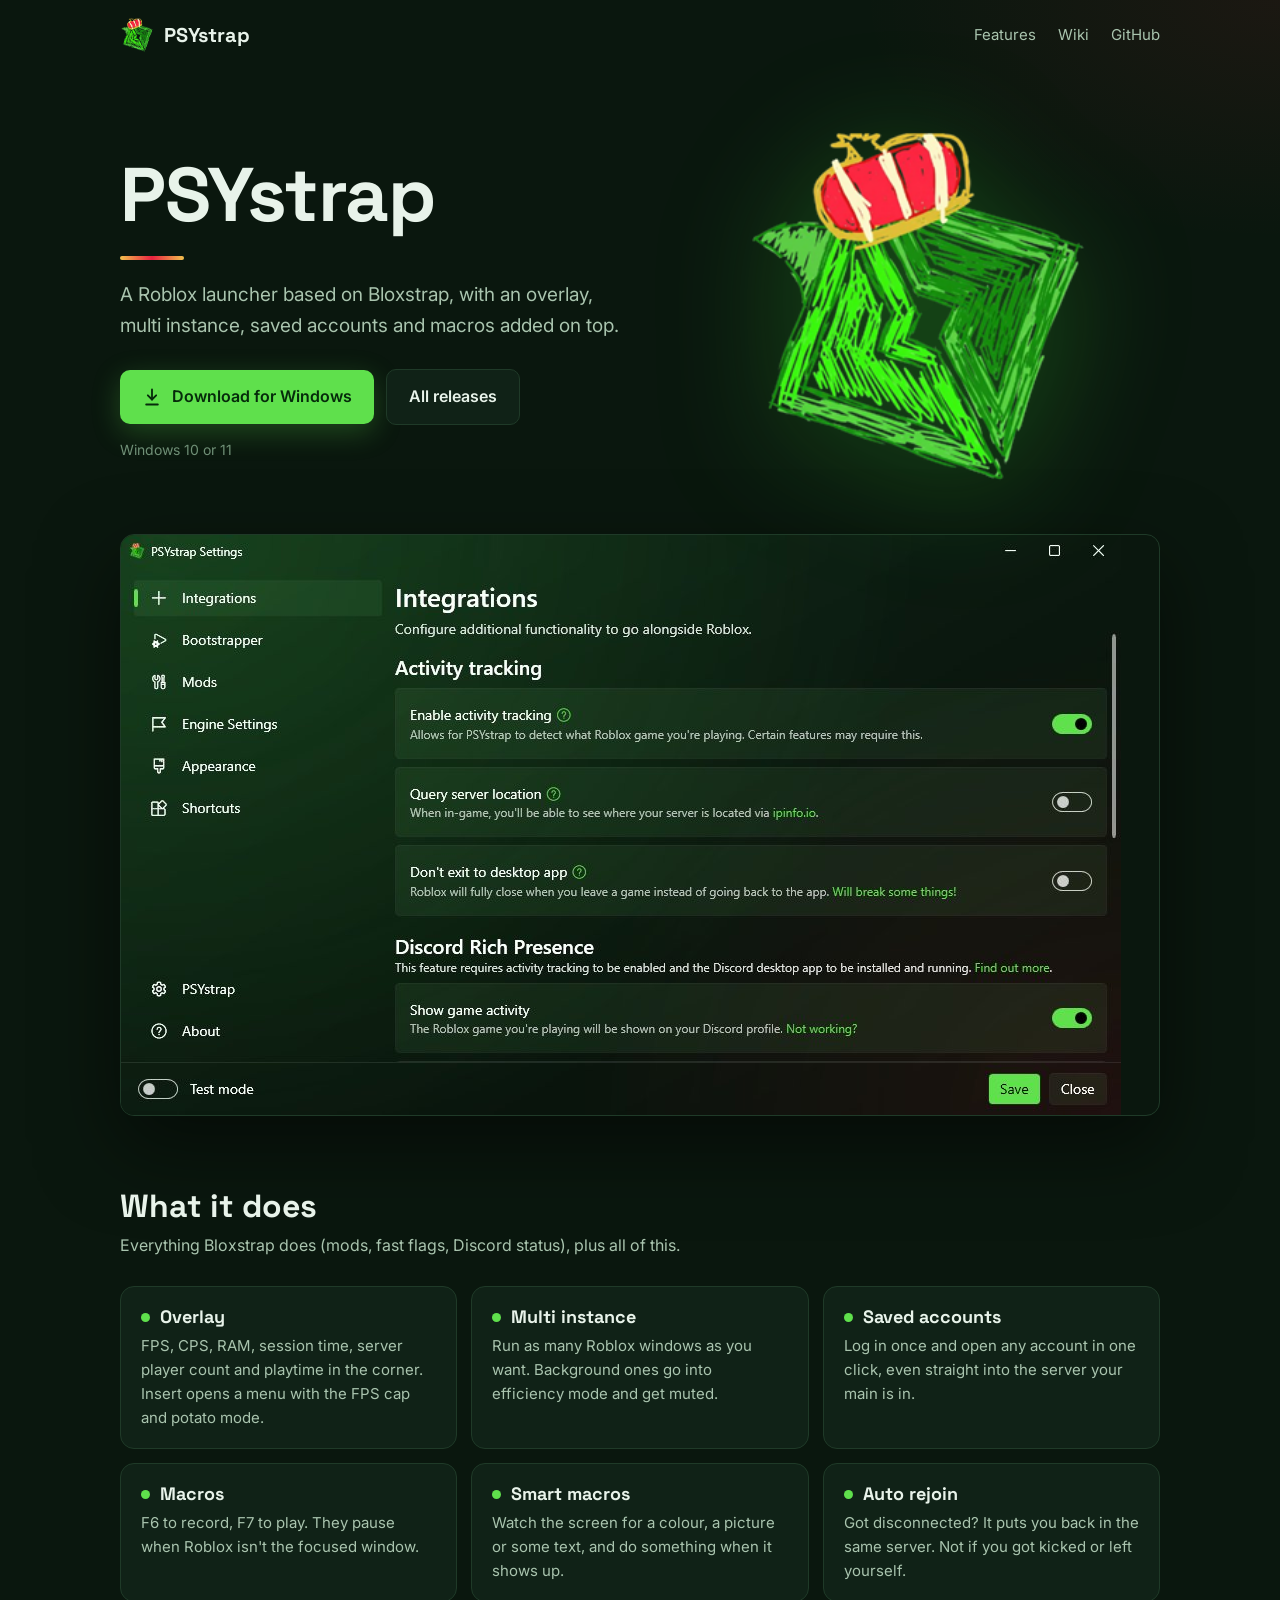
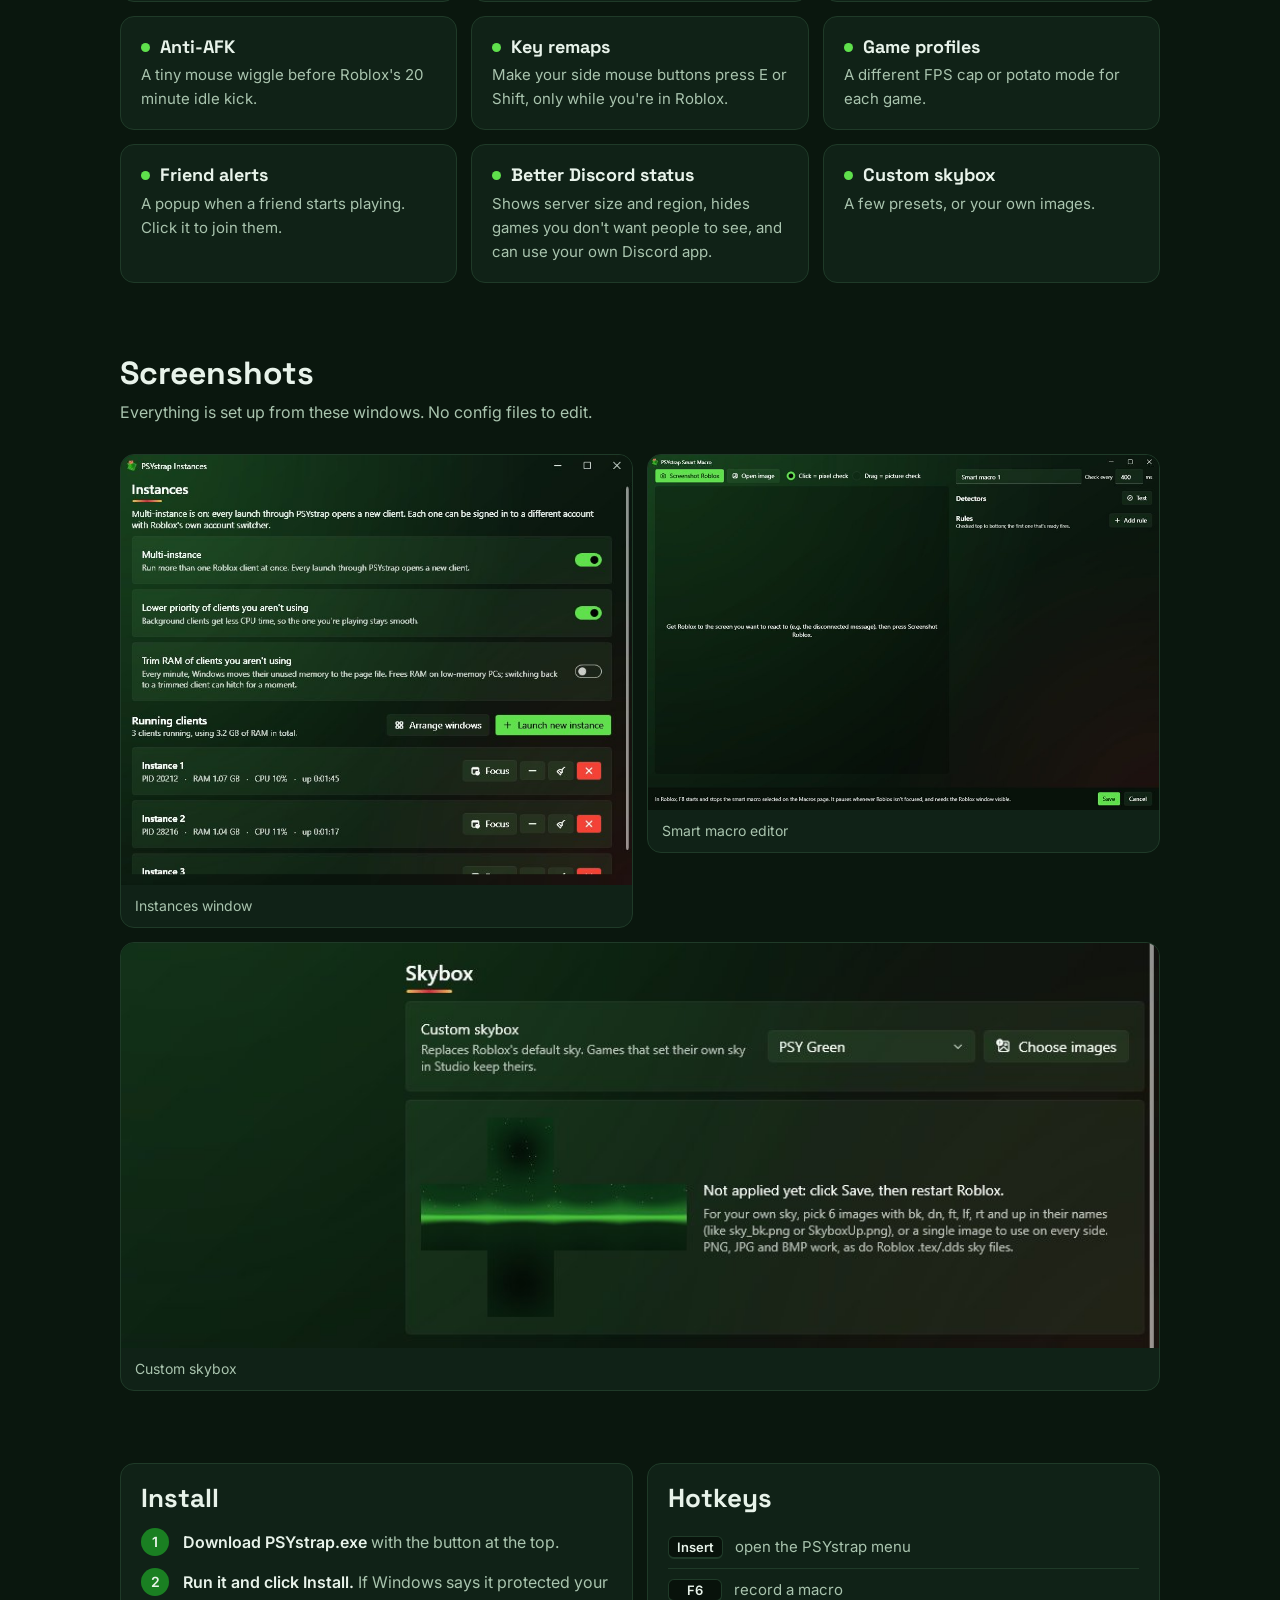
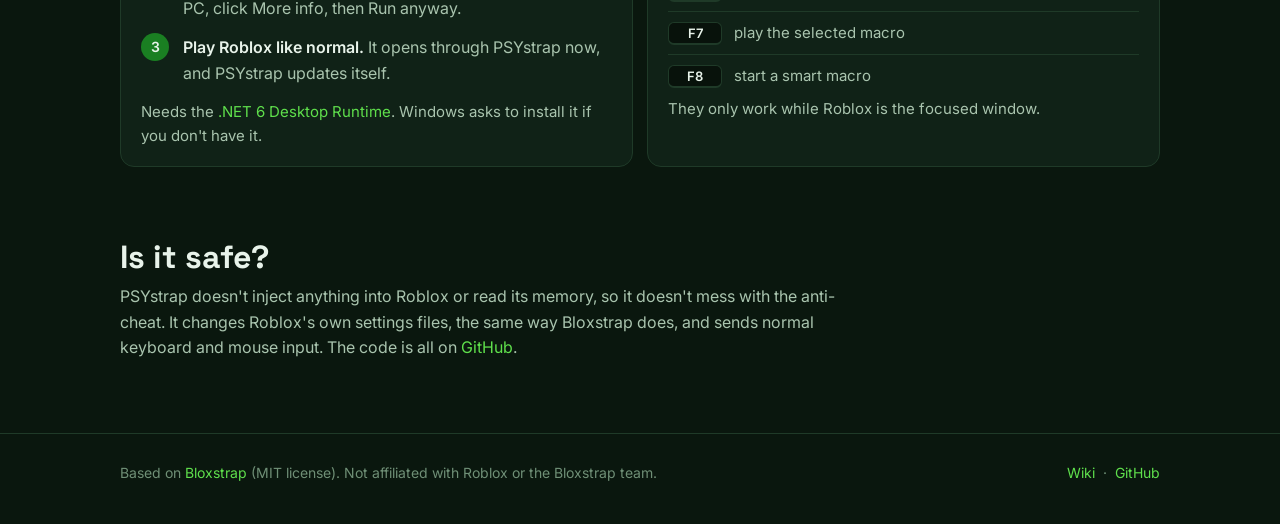
==== site/index.html @ d5131963 "Add download website for GitHub Pages site/ is a one-page site with a download button for the latest" ====
<!doctype html>
<html lang="en">
<head>
<meta charset="utf-8">
<meta name="viewport" content="width=device-width, initial-scale=1">
<title>PSYstrap</title>
<meta name="description" content="A Roblox launcher based on Bloxstrap, with an overlay, multi instance, saved accounts and macros added on top.">
<meta property="og:title" content="PSYstrap">
<meta property="og:description" content="A Roblox launcher based on Bloxstrap, with an overlay, multi instance, saved accounts and macros added on top.">
<meta property="og:image" content="assets/logo.png">
<meta name="theme-color" content="#0a170e">
<link rel="icon" href="assets/favicon.ico">
<link rel="preconnect" href="https://fonts.googleapis.com">
<link rel="preconnect" href="https://fonts.gstatic.com" crossorigin>
<link href="https://fonts.googleapis.com/css2?family=Space+Grotesk:wght@500;700&family=Inter:wght@400;500;600&display=swap" rel="stylesheet">
<style>
  :root {
    --bg: #0a170e;
    --bg-2: #08120b;
    --card: #102217;
    --card-2: #14291c;
    --line: #1f3a28;
    --text: #e8f3ea;
    --text-2: #a9c4ae;
    --text-3: #6f8f76;
    --green: #5fe04c;
    --green-deep: #1a7f22;
    --red: #e8213f;
    --gold: #f2c14e;
    --radius: 14px;
    --wrap: 1080px;
  }

  * { box-sizing: border-box; }
  html { scroll-behavior: smooth; }
  body {
    margin: 0;
    background:
      radial-gradient(900px 500px at 15% -10%, rgba(54, 196, 46, .16), transparent 60%),
      radial-gradient(700px 400px at 100% 0%, rgba(232, 33, 63, .08), transparent 60%),
      var(--bg);
    color: var(--text);
    font: 16px/1.6 Inter, system-ui, -apple-system, "Segoe UI", sans-serif;
    -webkit-font-smoothing: antialiased;
  }
  img { max-width: 100%; display: block; }
  a { color: var(--green); text-decoration: none; }
  a:hover { text-decoration: underline; }
  h1, h2, h3 { font-family: "Space Grotesk", Inter, sans-serif; line-height: 1.15; margin: 0; }

  .wrap { max-width: var(--wrap); margin: 0 auto; padding: 0 20px; }

  /* top bar */
  .top { display: flex; align-items: center; justify-content: space-between; padding: 18px 0; }
  .brand { display: flex; align-items: center; gap: 10px; color: var(--text); font: 700 20px "Space Grotesk", sans-serif; }
  .brand:hover { text-decoration: none; }
  .brand img { width: 34px; height: 34px; }
  .top nav { display: flex; gap: 22px; font-size: 15px; }
  .top nav a { color: var(--text-2); }
  .top nav a:hover { color: var(--text); text-decoration: none; }

  /* hero */
  .hero { display: grid; grid-template-columns: 1.05fr 1fr; gap: 48px; align-items: center; padding: 56px 0 40px; }
  .hero h1 { font-size: clamp(44px, 7vw, 76px); letter-spacing: -1.5px; }
  .stripe { width: 64px; height: 4px; border-radius: 2px; margin: 18px 0 20px; background: linear-gradient(90deg, var(--gold), var(--red), var(--gold)); }
  .hero p.lead { font-size: 19px; color: var(--text-2); max-width: 520px; margin: 0 0 28px; }

  .buttons { display: flex; flex-wrap: wrap; gap: 12px; align-items: center; }
  .btn {
    display: inline-flex; align-items: center; gap: 10px;
    padding: 14px 22px; border-radius: 10px; font-weight: 600; font-size: 16px;
    transition: transform .12s ease, box-shadow .12s ease, background .12s ease;
  }
  .btn:hover { text-decoration: none; transform: translateY(-1px); }
  .btn svg { width: 20px; height: 20px; flex: none; }
  .btn-main { background: var(--green); color: #062b0b; box-shadow: 0 8px 28px rgba(95, 224, 76, .25); }
  .btn-main:hover { box-shadow: 0 10px 34px rgba(95, 224, 76, .38); }
  .btn-ghost { background: var(--card); color: var(--text); border: 1px solid var(--line); }
  .btn-ghost:hover { background: var(--card-2); }
  .release { margin-top: 14px; font-size: 14px; color: var(--text-3); min-height: 22px; }

  .hero-logo { position: relative; justify-self: center; }
  .hero-logo img { width: min(360px, 70vw); filter: drop-shadow(0 20px 60px rgba(54, 196, 46, .35)); }

  /* screenshot */
  .shot { margin: 8px 0 72px; border-radius: var(--radius); overflow: hidden; border: 1px solid var(--line); box-shadow: 0 30px 80px rgba(0, 0, 0, .5); }

  /* sections */
  section { padding: 0 0 72px; }
  section > h2 { font-size: 32px; margin-bottom: 8px; }
  section > p.sub { color: var(--text-2); margin: 0 0 28px; }

  .grid { display: grid; grid-template-columns: repeat(3, 1fr); gap: 14px; }
  .card { background: var(--card); border: 1px solid var(--line); border-radius: var(--radius); padding: 20px 20px 18px; }
  .card h3 { font-size: 18px; margin-bottom: 6px; display: flex; align-items: center; gap: 10px; }
  .card h3 .dot { width: 9px; height: 9px; border-radius: 50%; background: var(--green); flex: none; }
  .card p { margin: 0; color: var(--text-2); font-size: 15px; }

  .gallery { display: grid; grid-template-columns: 1fr 1fr; gap: 14px; }
  .gallery figure { margin: 0; background: var(--card); border: 1px solid var(--line); border-radius: var(--radius); overflow: hidden; }
  .gallery { align-items: start; }
  .gallery figure img { width: 100%; height: auto; }
  .gallery figure.wide { grid-column: 1 / -1; }
  .gallery figcaption { padding: 10px 14px; font-size: 14px; color: var(--text-2); }

  .two { display: grid; grid-template-columns: 1fr 1fr; gap: 14px; }
  ol.steps { margin: 0; padding: 0; list-style: none; counter-reset: s; }
  ol.steps li { counter-increment: s; position: relative; padding: 0 0 14px 42px; color: var(--text-2); }
  ol.steps li::before {
    content: counter(s); position: absolute; left: 0; top: -2px;
    width: 28px; height: 28px; border-radius: 50%; display: grid; place-items: center;
    background: var(--green-deep); color: var(--text); font-weight: 600; font-size: 14px;
  }
  ol.steps li b { color: var(--text); font-weight: 600; }

  table.keys { width: 100%; border-collapse: collapse; font-size: 15px; }
  table.keys td { padding: 9px 0; border-bottom: 1px solid var(--line); color: var(--text-2); vertical-align: top; }
  table.keys tr:last-child td { border-bottom: 0; }
  kbd {
    display: inline-block; min-width: 54px; text-align: center; padding: 2px 8px; margin-right: 12px;
    background: var(--bg-2); border: 1px solid var(--line); border-bottom-width: 2px; border-radius: 6px;
    font: 600 13px Inter, sans-serif; color: var(--text);
  }

  .note { color: var(--text-3); font-size: 14px; margin-top: 14px; }

  footer { border-top: 1px solid var(--line); padding: 28px 0 40px; color: var(--text-3); font-size: 14px; }
  footer .wrap { display: flex; flex-wrap: wrap; gap: 8px 24px; justify-content: space-between; }

  @media (max-width: 860px) {
    .hero { grid-template-columns: 1fr; gap: 24px; padding-top: 28px; text-align: left; }
    .hero-logo { order: -1; justify-self: start; }
    .hero-logo img { width: 150px; }
    .grid { grid-template-columns: 1fr 1fr; }
    .two { grid-template-columns: 1fr; }
  }
  @media (max-width: 560px) {
    .wrap { padding: 0 16px; }
    .top nav { gap: 16px; font-size: 14px; }
    .grid, .gallery { grid-template-columns: 1fr; }
    .btn { width: 100%; justify-content: center; }
    .shot { margin-bottom: 52px; }
    section { padding-bottom: 52px; }
  }
</style>
</head>
<body>

<div class="wrap">
  <header class="top">
    <a class="brand" href="#"><img src="assets/logo.png" alt="">PSYstrap</a>
    <nav>
      <a href="#features">Features</a>
      <a href="https://github.com/AGamingotter/PSYSTRAP/blob/main/docs/wiki/Home.md">Wiki</a>
      <a href="https://github.com/AGamingotter/PSYSTRAP">GitHub</a>
    </nav>
  </header>

  <div class="hero">
    <div>
      <h1>PSYstrap</h1>
      <div class="stripe"></div>
      <p class="lead">A Roblox launcher based on Bloxstrap, with an overlay, multi instance, saved accounts and macros added on top.</p>
      <div class="buttons">
        <a class="btn btn-main" id="download" href="https://github.com/AGamingotter/PSYSTRAP/releases/latest/download/PSYstrap.exe">
          <svg viewBox="0 0 24 24" fill="none" stroke="currentColor" stroke-width="2.2" stroke-linecap="round" stroke-linejoin="round"><path d="M12 3v12"/><path d="m7 10 5 5 5-5"/><path d="M5 21h14"/></svg>
          Download for Windows
        </a>
        <a class="btn btn-ghost" href="https://github.com/AGamingotter/PSYSTRAP/releases">All releases</a>
      </div>
      <div class="release" id="release">Windows 10 or 11</div>
    </div>
    <div class="hero-logo"><img src="assets/logo.png" alt="PSYstrap logo"></div>
  </div>

  <div class="shot"><img src="assets/settings.jpg" alt="PSYstrap settings" width="1000" height="580"></div>

  <section id="features">
    <h2>What it does</h2>
    <p class="sub">Everything Bloxstrap does (mods, fast flags, Discord status), plus all of this.</p>
    <div class="grid">
      <div class="card"><h3><span class="dot"></span>Overlay</h3><p>FPS, CPS, RAM, session time, server player count and playtime in the corner. Insert opens a menu with the FPS cap and potato mode.</p></div>
      <div class="card"><h3><span class="dot"></span>Multi instance</h3><p>Run as many Roblox windows as you want. Background ones go into efficiency mode and get muted.</p></div>
      <div class="card"><h3><span class="dot"></span>Saved accounts</h3><p>Log in once and open any account in one click, even straight into the server your main is in.</p></div>
      <div class="card"><h3><span class="dot"></span>Macros</h3><p>F6 to record, F7 to play. They pause when Roblox isn't the focused window.</p></div>
      <div class="card"><h3><span class="dot"></span>Smart macros</h3><p>Watch the screen for a colour, a picture or some text, and do something when it shows up.</p></div>
      <div class="card"><h3><span class="dot"></span>Auto rejoin</h3><p>Got disconnected? It puts you back in the same server. Not if you got kicked or left yourself.</p></div>
      <div class="card"><h3><span class="dot"></span>Anti-AFK</h3><p>A tiny mouse wiggle before Roblox's 20 minute idle kick.</p></div>
      <div class="card"><h3><span class="dot"></span>Key remaps</h3><p>Make your side mouse buttons press E or Shift, only while you're in Roblox.</p></div>
      <div class="card"><h3><span class="dot"></span>Game profiles</h3><p>A different FPS cap or potato mode for each game.</p></div>
      <div class="card"><h3><span class="dot"></span>Friend alerts</h3><p>A popup when a friend starts playing. Click it to join them.</p></div>
      <div class="card"><h3><span class="dot"></span>Better Discord status</h3><p>Shows server size and region, hides games you don't want people to see, and can use your own Discord app.</p></div>
      <div class="card"><h3><span class="dot"></span>Custom skybox</h3><p>A few presets, or your own images.</p></div>
    </div>
  </section>

  <section>
    <h2>Screenshots</h2>
    <p class="sub">Everything is set up from these windows. No config files to edit.</p>
    <div class="gallery">
      <figure><img src="assets/instances.jpg" alt="Instances window" loading="lazy" width="760" height="640"><figcaption>Instances window</figcaption></figure>
      <figure><img src="assets/smart-macro-editor.jpg" alt="Smart macro editor" loading="lazy" width="1000" height="695"><figcaption>Smart macro editor</figcaption></figure>
      <figure class="wide"><img src="assets/skybox.jpg" alt="Skybox settings" loading="lazy" width="1000" height="390"><figcaption>Custom skybox</figcaption></figure>
    </div>
  </section>

  <section id="install">
    <div class="two">
      <div class="card">
        <h2 style="font-size:26px;margin-bottom:16px">Install</h2>
        <ol class="steps">
          <li><b>Download PSYstrap.exe</b> with the button at the top.</li>
          <li><b>Run it and click Install.</b> If Windows says it protected your PC, click More info, then Run anyway.</li>
          <li><b>Play Roblox like normal.</b> It opens through PSYstrap now, and PSYstrap updates itself.</li>
        </ol>
        <p class="note">Needs the <a href="https://dotnet.microsoft.com/download/dotnet/6.0">.NET 6 Desktop Runtime</a>. Windows asks to install it if you don't have it.</p>
      </div>
      <div class="card">
        <h2 style="font-size:26px;margin-bottom:12px">Hotkeys</h2>
        <table class="keys">
          <tr><td><kbd>Insert</kbd>open the PSYstrap menu</td></tr>
          <tr><td><kbd>F6</kbd>record a macro</td></tr>
          <tr><td><kbd>F7</kbd>play the selected macro</td></tr>
          <tr><td><kbd>F8</kbd>start a smart macro</td></tr>
        </table>
        <p class="note">They only work while Roblox is the focused window.</p>
      </div>
    </div>
  </section>

  <section>
    <h2>Is it safe?</h2>
    <p class="sub" style="max-width:720px;margin-bottom:0">PSYstrap doesn't inject anything into Roblox or read its memory, so it doesn't mess with the anti-cheat. It changes Roblox's own settings files, the same way Bloxstrap does, and sends normal keyboard and mouse input. The code is all on <a href="https://github.com/AGamingotter/PSYSTRAP">GitHub</a>.</p>
  </section>
</div>

<footer>
  <div class="wrap">
    <span>Based on <a href="https://github.com/bloxstraplabs/bloxstrap">Bloxstrap</a> (MIT license). Not affiliated with Roblox or the Bloxstrap team.</span>
    <span><a href="https://github.com/AGamingotter/PSYSTRAP/blob/main/docs/wiki/Home.md">Wiki</a> &nbsp;·&nbsp; <a href="https://github.com/AGamingotter/PSYSTRAP">GitHub</a></span>
  </div>
</footer>

<script>
  // fills in the version under the download button; the button works without it
  fetch("https://api.github.com/repos/AGamingotter/PSYSTRAP/releases/latest")
    .then(function (r) { return r.ok ? r.json() : null; })
    .then(function (release) {
      if (!release || !release.tag_name) return;
      var exe = (release.assets || []).filter(function (a) { return /\.exe$/i.test(a.name); })[0];
      var parts = [release.tag_name];
      if (exe) parts.push((exe.size / 1048576).toFixed(1) + " MB");
      if (release.published_at) parts.push(new Date(release.published_at).toLocaleDateString(undefined, { day: "numeric", month: "short", year: "numeric" }));
      parts.push("Windows 10 or 11");
      document.getElementById("release").textContent = parts.join("  ·  ");
      if (exe) document.getElementById("download").href = exe.browser_download_url;
    })
    .catch(function () {});
</script>
</body>
</html>
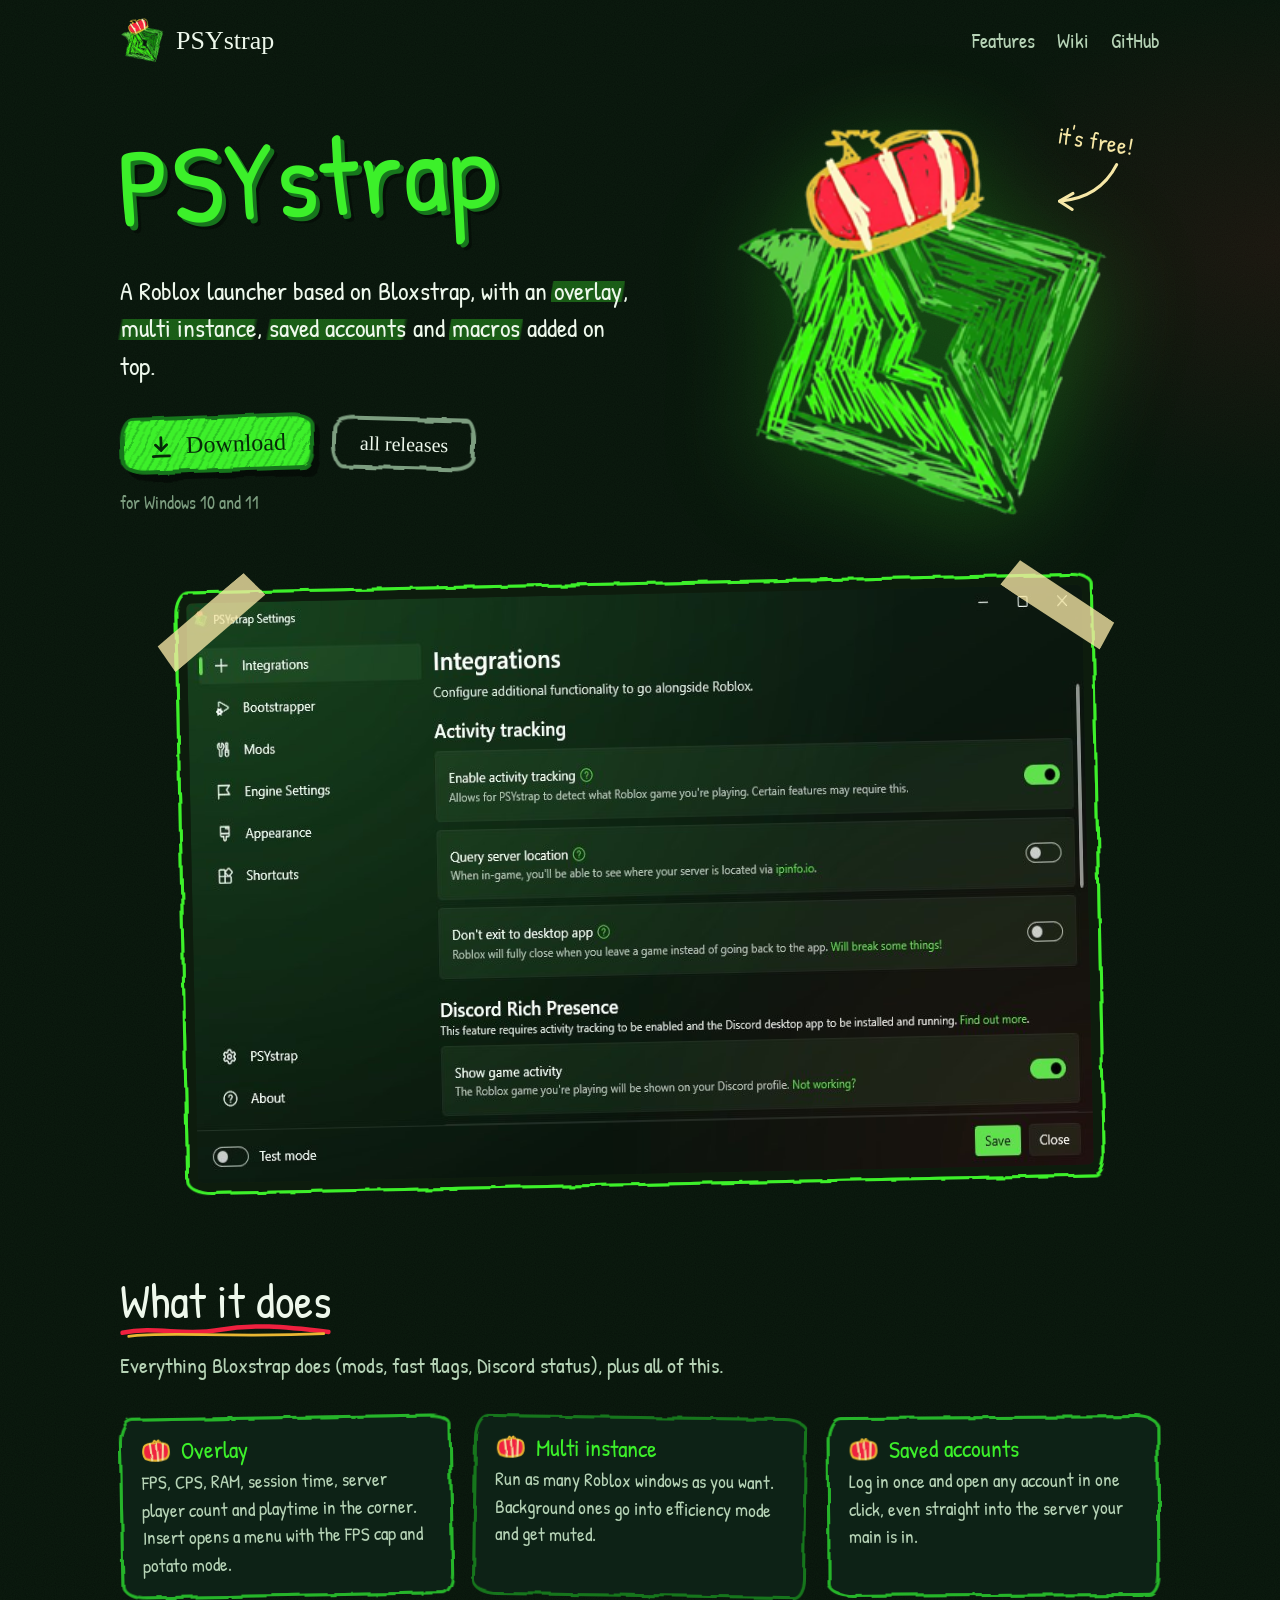
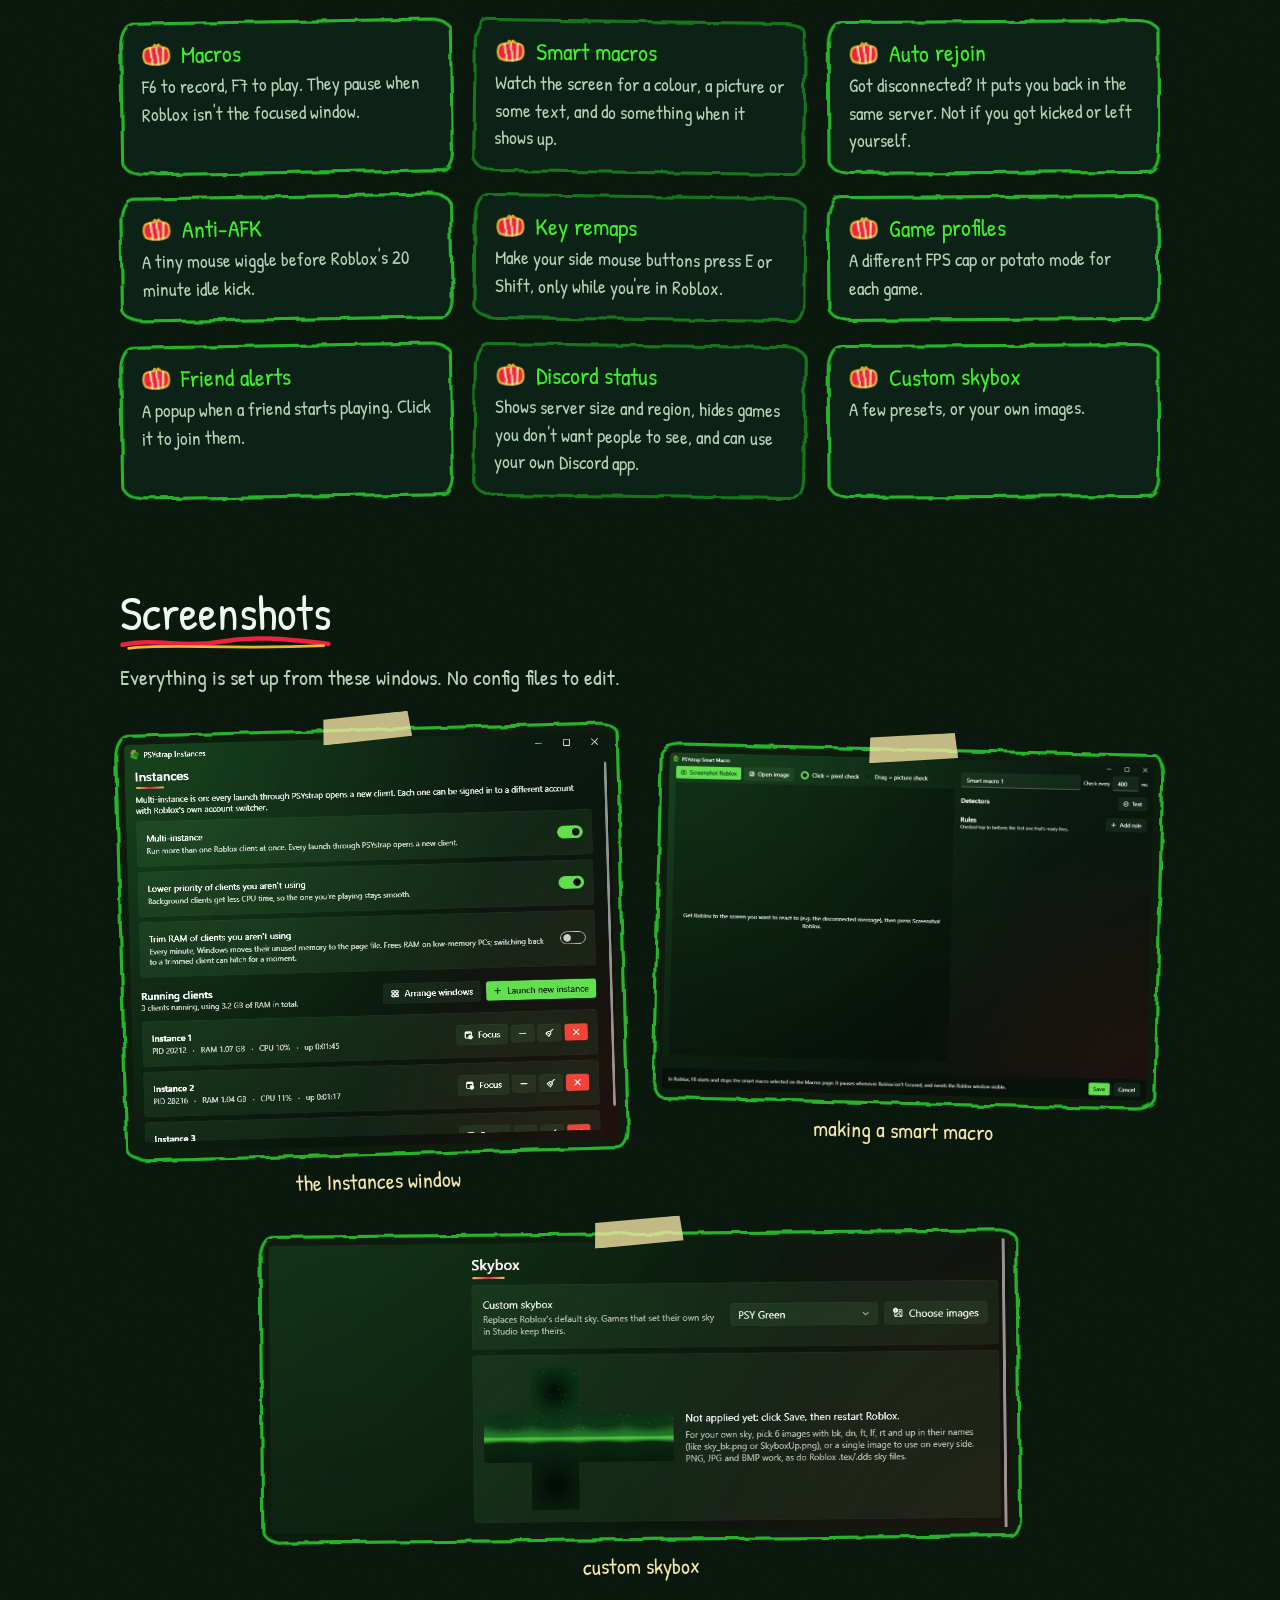
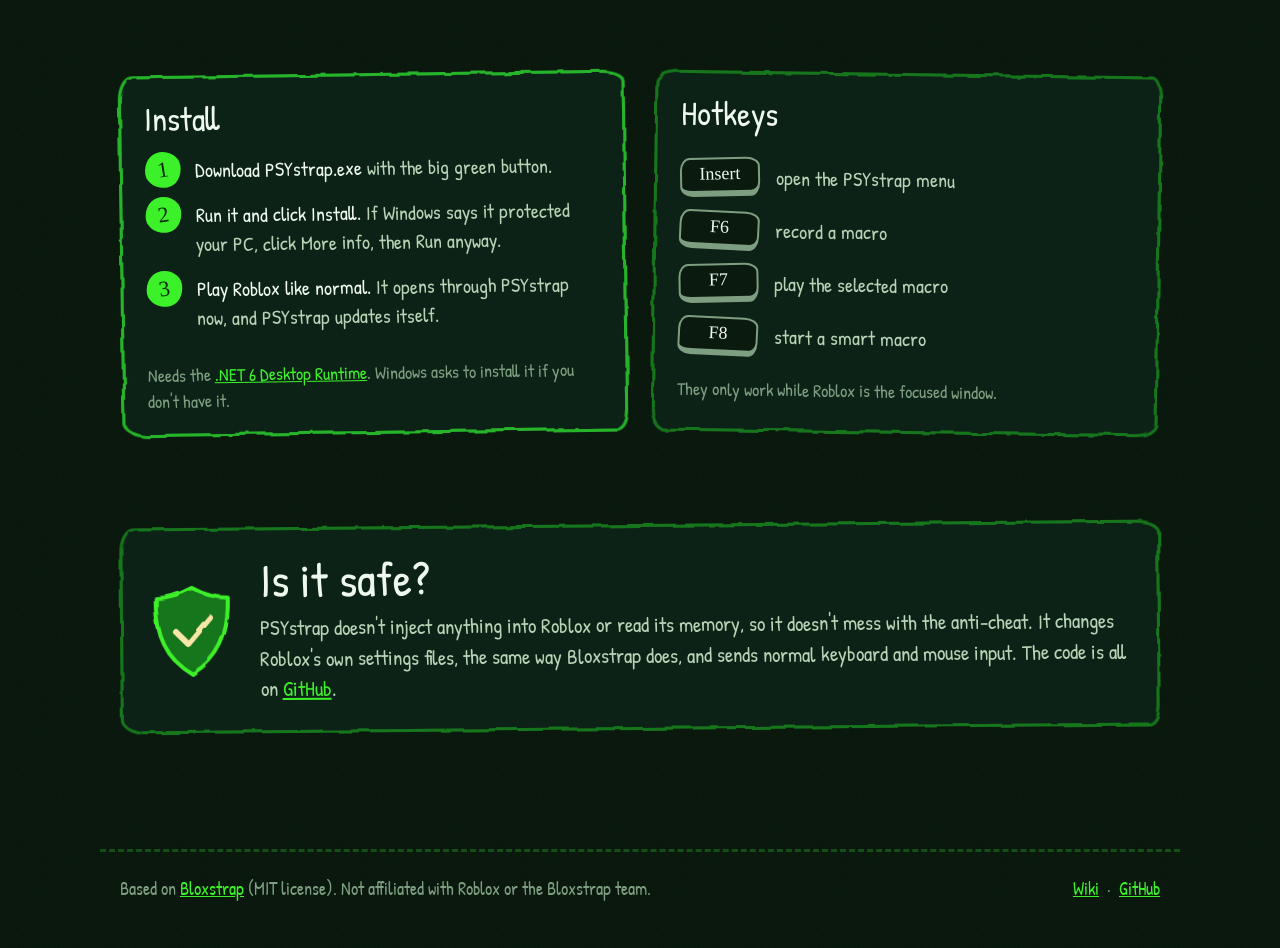
==== commit 8cf4b07a: "Redesign the website in the hand-drawn logo style Marker headings, wobbly scribble outlines, hatched" ====
--- a/site/index.html
+++ b/site/index.html
@@ -8,26 +8,26 @@
 <meta property="og:title" content="PSYstrap">
 <meta property="og:description" content="A Roblox launcher based on Bloxstrap, with an overlay, multi instance, saved accounts and macros added on top.">
 <meta property="og:image" content="assets/logo.png">
-<meta name="theme-color" content="#0a170e">
+<meta name="theme-color" content="#07120a">
 <link rel="icon" href="assets/favicon.ico">
 <link rel="preconnect" href="https://fonts.googleapis.com">
 <link rel="preconnect" href="https://fonts.gstatic.com" crossorigin>
-<link href="https://fonts.googleapis.com/css2?family=Space+Grotesk:wght@500;700&family=Inter:wght@400;500;600&display=swap" rel="stylesheet">
+<link href="https://fonts.googleapis.com/css2?family=Permanent+Marker&family=Patrick+Hand&display=swap" rel="stylesheet">
 <style>
+  /* colours picked off the logo */
   :root {
-    --bg: #0a170e;
-    --bg-2: #08120b;
-    --card: #102217;
-    --card-2: #14291c;
-    --line: #1f3a28;
-    --text: #e8f3ea;
-    --text-2: #a9c4ae;
-    --text-3: #6f8f76;
-    --green: #5fe04c;
-    --green-deep: #1a7f22;
-    --red: #e8213f;
-    --gold: #f2c14e;
-    --radius: 14px;
+    --bg: #07120a;
+    --bg-2: #0b1a0f;
+    --paper: #0f2214;
+    --g1: #3cf02a;   /* bright marker green */
+    --g2: #27b52b;   /* middle green */
+    --g3: #17761d;   /* dark green */
+    --red: #f0203f;
+    --gold: #e9b632;
+    --cream: #f6e7a6;
+    --ink: #eef8ec;
+    --ink-2: #b6d3b6;
+    --ink-3: #7d9e80;
     --wrap: 1080px;
   }
 
@@ -35,116 +35,223 @@
   html { scroll-behavior: smooth; }
   body {
     margin: 0;
-    background:
-      radial-gradient(900px 500px at 15% -10%, rgba(54, 196, 46, .16), transparent 60%),
-      radial-gradient(700px 400px at 100% 0%, rgba(232, 33, 63, .08), transparent 60%),
-      var(--bg);
-    color: var(--text);
-    font: 16px/1.6 Inter, system-ui, -apple-system, "Segoe UI", sans-serif;
+    color: var(--ink);
+    font: 20px/1.45 "Patrick Hand", "Comic Sans MS", system-ui, sans-serif;
+    background-color: var(--bg);
+    background-image:
+      radial-gradient(800px 480px at 12% -8%, rgba(60, 240, 42, .14), transparent 60%),
+      radial-gradient(600px 420px at 100% 6%, rgba(240, 32, 63, .08), transparent 60%),
+      url("data:image/svg+xml,%3Csvg xmlns='http://www.w3.org/2000/svg' width='160' height='160'%3E%3Cfilter id='n'%3E%3CfeTurbulence type='fractalNoise' baseFrequency='.9' numOctaves='2' stitchTiles='stitch'/%3E%3CfeColorMatrix values='0 0 0 0 .2  0 0 0 0 .9  0 0 0 0 .2  0 0 0 .05 0'/%3E%3C/filter%3E%3Crect width='160' height='160' filter='url(%23n)'/%3E%3C/svg%3E");
     -webkit-font-smoothing: antialiased;
+    overflow-x: hidden;
   }
   img { max-width: 100%; display: block; }
-  a { color: var(--green); text-decoration: none; }
-  a:hover { text-decoration: underline; }
-  h1, h2, h3 { font-family: "Space Grotesk", Inter, sans-serif; line-height: 1.15; margin: 0; }
-
-  .wrap { max-width: var(--wrap); margin: 0 auto; padding: 0 20px; }
-
-  /* top bar */
-  .top { display: flex; align-items: center; justify-content: space-between; padding: 18px 0; }
-  .brand { display: flex; align-items: center; gap: 10px; color: var(--text); font: 700 20px "Space Grotesk", sans-serif; }
-  .brand:hover { text-decoration: none; }
-  .brand img { width: 34px; height: 34px; }
-  .top nav { display: flex; gap: 22px; font-size: 15px; }
-  .top nav a { color: var(--text-2); }
-  .top nav a:hover { color: var(--text); text-decoration: none; }
-
-  /* hero */
-  .hero { display: grid; grid-template-columns: 1.05fr 1fr; gap: 48px; align-items: center; padding: 56px 0 40px; }
-  .hero h1 { font-size: clamp(44px, 7vw, 76px); letter-spacing: -1.5px; }
-  .stripe { width: 64px; height: 4px; border-radius: 2px; margin: 18px 0 20px; background: linear-gradient(90deg, var(--gold), var(--red), var(--gold)); }
-  .hero p.lead { font-size: 19px; color: var(--text-2); max-width: 520px; margin: 0 0 28px; }
-
-  .buttons { display: flex; flex-wrap: wrap; gap: 12px; align-items: center; }
+  a { color: var(--g1); }
+  h1, h2, h3 { font-family: "Permanent Marker", "Patrick Hand", cursive; font-weight: 400; line-height: 1.05; margin: 0; }
+
+  .wrap { max-width: var(--wrap); margin: 0 auto; padding: 0 20px; position: relative; }
+
+  /* ---------- the hand-drawn bits ---------- */
+
+  /* a wobbly marker outline: put .sketch on anything, the outline is a pseudo element so the text stays sharp */
+  .sketch { position: relative; isolation: isolate; }
+  .sketch::before {
+    content: ""; position: absolute; inset: 0; z-index: -1;
+    background: var(--fill, var(--paper));
+    border: 3px solid var(--line, var(--g2));
+    border-radius: 14px 22px 12px 26px / 24px 12px 20px 14px;
+    filter: url(#rough);
+  }
+  .sketch.alt::before { border-radius: 24px 10px 22px 12px / 12px 22px 14px 24px; filter: url(#rough2); }
+
+  /* marker hatching, like the logo's fill */
+  .hatch {
+    background-image: repeating-linear-gradient(-58deg,
+      var(--g1) 0 5px, #34d726 5px 7px, var(--g1) 7px 12px, #2cc523 12px 14px);
+  }
+
+  /* highlighter swipe behind a word */
+  .hl {
+    padding: 0 .12em; margin: 0 -.08em;
+    background: linear-gradient(100deg, transparent 2%, rgba(60, 240, 42, .32) 4% 94%, transparent 97%) 0 62% / 100% 60% no-repeat;
+  }
+
+  /* scribbled underline under section titles */
+  .scribble-under { display: inline-block; padding-bottom: 14px;
+    background: url("data:image/svg+xml,%3Csvg xmlns='http://www.w3.org/2000/svg' viewBox='0 0 300 20' preserveAspectRatio='none'%3E%3Cpath d='M3 12 C 50 4, 90 16, 140 9 S 230 5, 297 11' fill='none' stroke='%23f0203f' stroke-width='5' stroke-linecap='round'/%3E%3Cpath d='M12 16 C 70 10, 150 18, 290 13' fill='none' stroke='%23e9b632' stroke-width='3' stroke-linecap='round'/%3E%3C/svg%3E") left bottom / 100% 18px no-repeat;
+  }
+
+  .crown { width: 30px; height: 24px; flex: none; }
+  .doodle { position: absolute; pointer-events: none; }
+
+  /* ---------- top bar ---------- */
+  .top { display: flex; align-items: center; justify-content: space-between; padding: 18px 0; gap: 12px; }
+  .brand { display: flex; align-items: center; gap: 10px; color: var(--ink); text-decoration: none; font: 26px "Permanent Marker", cursive; }
+  .brand img { width: 46px; height: 46px; transform: rotate(-6deg); }
+  .top nav { display: flex; gap: 22px; }
+  .top nav a { color: var(--ink-2); text-decoration: none; font-size: 21px; }
+  .top nav a:hover { color: var(--ink); text-decoration: underline wavy var(--red) 2px; text-underline-offset: 6px; }
+
+  /* ---------- hero ---------- */
+  .hero { display: grid; grid-template-columns: 1.1fr 1fr; gap: 40px; align-items: center; padding: 40px 0 30px; }
+  .hero h1 {
+    font-size: clamp(58px, 9.5vw, 112px); letter-spacing: 1px; color: var(--g1);
+    text-shadow: 4px 4px 0 var(--g3), 7px 7px 0 rgba(0, 0, 0, .35);
+    transform: rotate(-3deg); transform-origin: left bottom;
+  }
+  .hero .tag { font-size: 26px; color: var(--ink); max-width: 520px; margin: 26px 0 30px; }
+
+  .buttons { display: flex; flex-wrap: wrap; gap: 18px; align-items: center; }
   .btn {
-    display: inline-flex; align-items: center; gap: 10px;
-    padding: 14px 22px; border-radius: 10px; font-weight: 600; font-size: 16px;
-    transition: transform .12s ease, box-shadow .12s ease, background .12s ease;
-  }
-  .btn:hover { text-decoration: none; transform: translateY(-1px); }
-  .btn svg { width: 20px; height: 20px; flex: none; }
-  .btn-main { background: var(--green); color: #062b0b; box-shadow: 0 8px 28px rgba(95, 224, 76, .25); }
-  .btn-main:hover { box-shadow: 0 10px 34px rgba(95, 224, 76, .38); }
-  .btn-ghost { background: var(--card); color: var(--text); border: 1px solid var(--line); }
-  .btn-ghost:hover { background: var(--card-2); }
-  .release { margin-top: 14px; font-size: 14px; color: var(--text-3); min-height: 22px; }
-
-  .hero-logo { position: relative; justify-self: center; }
-  .hero-logo img { width: min(360px, 70vw); filter: drop-shadow(0 20px 60px rgba(54, 196, 46, .35)); }
-
-  /* screenshot */
-  .shot { margin: 8px 0 72px; border-radius: var(--radius); overflow: hidden; border: 1px solid var(--line); box-shadow: 0 30px 80px rgba(0, 0, 0, .5); }
-
-  /* sections */
-  section { padding: 0 0 72px; }
-  section > h2 { font-size: 32px; margin-bottom: 8px; }
-  section > p.sub { color: var(--text-2); margin: 0 0 28px; }
-
-  .grid { display: grid; grid-template-columns: repeat(3, 1fr); gap: 14px; }
-  .card { background: var(--card); border: 1px solid var(--line); border-radius: var(--radius); padding: 20px 20px 18px; }
-  .card h3 { font-size: 18px; margin-bottom: 6px; display: flex; align-items: center; gap: 10px; }
-  .card h3 .dot { width: 9px; height: 9px; border-radius: 50%; background: var(--green); flex: none; }
-  .card p { margin: 0; color: var(--text-2); font-size: 15px; }
-
-  .gallery { display: grid; grid-template-columns: 1fr 1fr; gap: 14px; }
-  .gallery figure { margin: 0; background: var(--card); border: 1px solid var(--line); border-radius: var(--radius); overflow: hidden; }
-  .gallery { align-items: start; }
-  .gallery figure img { width: 100%; height: auto; }
-  .gallery figure.wide { grid-column: 1 / -1; }
-  .gallery figcaption { padding: 10px 14px; font-size: 14px; color: var(--text-2); }
-
-  .two { display: grid; grid-template-columns: 1fr 1fr; gap: 14px; }
+    --line: var(--g3);
+    display: inline-flex; align-items: center; gap: 12px;
+    padding: 16px 28px 14px; color: #062a08; text-decoration: none;
+    font: 24px "Permanent Marker", cursive;
+    transition: transform .15s ease;
+  }
+  .btn.sketch::before { border-width: 4px; }
+  .btn-main { transform: rotate(-2deg); }
+  .btn-main.sketch::before { background-image: repeating-linear-gradient(-58deg, var(--g1) 0 5px, #34d726 5px 7px, var(--g1) 7px 12px, #2cc523 12px 14px); box-shadow: 6px 7px 0 rgba(0, 0, 0, .45); }
+  .btn-main:hover { transform: rotate(1deg) scale(1.04); }
+  .btn-main:hover::before { animation: boil .36s steps(1) infinite; }
+  .btn svg { width: 26px; height: 26px; }
+  .btn-ghost { --fill: transparent; --line: var(--ink-3); color: var(--ink); font-size: 20px; transform: rotate(1.5deg); }
+  .btn-ghost:hover { --line: var(--ink); transform: rotate(-1deg); }
+
+  .release { margin-top: 18px; font-size: 18px; color: var(--ink-3); min-height: 26px; }
+
+  .hero-art { position: relative; justify-self: center; }
+  .hero-art img { width: min(400px, 74vw); filter: drop-shadow(0 18px 50px rgba(60, 240, 42, .3)); animation: bob 5s ease-in-out infinite; }
+  .note-free { right: -6px; top: 6px; transform: rotate(10deg); color: var(--cream); font-size: 24px; text-align: center; line-height: 1; }
+  .note-free svg { display: block; margin: 4px auto 0; }
+
+  @keyframes bob { 0%, 100% { transform: rotate(-2deg) translateY(0); } 50% { transform: rotate(2deg) translateY(-10px); } }
+  @keyframes boil { 0% { filter: url(#rough); } 33% { filter: url(#rough2); } 66% { filter: url(#rough3); } }
+
+  /* ---------- screenshot pinned with tape ---------- */
+  .pinned { position: relative; margin: 30px auto 90px; max-width: 920px; transform: rotate(-1.2deg); }
+  .pinned .frame { --fill: var(--bg-2); --line: var(--g1); padding: 12px; }
+  .pinned .frame img { border-radius: 6px; }
+  .tape {
+    position: absolute; width: 120px; height: 34px; z-index: 2;
+    background: rgba(246, 231, 166, .78); box-shadow: 0 2px 6px rgba(0, 0, 0, .3);
+    clip-path: polygon(3% 8%, 97% 0, 100% 90%, 1% 100%);
+  }
+  .tape.l { left: -24px; top: 14px; transform: rotate(-38deg); }
+  .tape.r { right: -24px; top: 14px; transform: rotate(36deg); }
+
+  /* ---------- sections ---------- */
+  section { padding: 0 0 90px; }
+  section > h2, .h2 { font-size: clamp(36px, 5vw, 48px); color: var(--ink); }
+  section > p.sub { color: var(--ink-2); margin: 10px 0 34px; font-size: 22px; }
+
+  .grid { display: grid; grid-template-columns: repeat(3, 1fr); gap: 22px 20px; }
+  .card { padding: 20px 22px 20px; }
+  .card:nth-child(3n+1) { transform: rotate(-1deg); }
+  .card:nth-child(3n+2) { transform: rotate(.8deg); --line: var(--g3); }
+  .card:nth-child(3n) { transform: rotate(-.4deg); }
+  .card:nth-child(4n+1)::before { filter: url(#rough2); }
+  .card:nth-child(4n+3)::before { filter: url(#rough3); }
+  .card h3 { font-size: 24px; display: flex; align-items: center; gap: 10px; margin-bottom: 6px; color: var(--g1); }
+  .card p { margin: 0; color: var(--ink-2); font-size: 19px; }
+  .card:hover { transform: rotate(0) translateY(-3px); }
+  .card { transition: transform .15s ease; }
+
+  .gallery { display: grid; grid-template-columns: 1fr 1fr; gap: 34px 30px; align-items: start; }
+  .gallery figure { margin: 0; position: relative; }
+  .gallery figure:nth-child(1) { transform: rotate(-1.6deg); }
+  .gallery figure:nth-child(2) { transform: rotate(1.4deg); margin-top: 20px; }
+  .gallery figure:nth-child(3) { transform: rotate(-.6deg); grid-column: 1 / -1; max-width: 760px; justify-self: center; }
+  .gallery .frame { --fill: var(--bg-2); --line: var(--g2); padding: 10px; }
+  .gallery .frame img { border-radius: 5px; width: 100%; height: auto; }
+  .gallery figcaption { text-align: center; color: var(--cream); font-size: 22px; margin-top: 10px; }
+  .gallery .tape { width: 90px; height: 28px; left: 50%; top: -14px; transform: translateX(-50%) rotate(-3deg); }
+
+  .two { display: grid; grid-template-columns: 1fr 1fr; gap: 26px; }
+  .two > .sketch { padding: 26px 26px 22px; }
+  .two > .sketch:first-child { transform: rotate(-.8deg); }
+  .two > .sketch:last-child { transform: rotate(.8deg); --line: var(--g3); }
+  .two h2 { font-size: 34px; margin-bottom: 18px; }
+
   ol.steps { margin: 0; padding: 0; list-style: none; counter-reset: s; }
-  ol.steps li { counter-increment: s; position: relative; padding: 0 0 14px 42px; color: var(--text-2); }
+  ol.steps li { counter-increment: s; position: relative; padding: 0 0 16px 50px; color: var(--ink-2); }
   ol.steps li::before {
-    content: counter(s); position: absolute; left: 0; top: -2px;
-    width: 28px; height: 28px; border-radius: 50%; display: grid; place-items: center;
-    background: var(--green-deep); color: var(--text); font-weight: 600; font-size: 14px;
-  }
-  ol.steps li b { color: var(--text); font-weight: 600; }
-
-  table.keys { width: 100%; border-collapse: collapse; font-size: 15px; }
-  table.keys td { padding: 9px 0; border-bottom: 1px solid var(--line); color: var(--text-2); vertical-align: top; }
-  table.keys tr:last-child td { border-bottom: 0; }
+    content: counter(s); position: absolute; left: 0; top: -4px; width: 36px; height: 36px;
+    display: grid; place-items: center; font: 22px "Permanent Marker", cursive; color: #062a08;
+    background: var(--g1); border-radius: 48% 52% 45% 55% / 55% 45% 55% 45%; transform: rotate(-8deg);
+  }
+  ol.steps li b { color: var(--ink); font-weight: 400; }
+
+  .keys { list-style: none; margin: 0; padding: 0; }
+  .keys li { display: flex; align-items: center; gap: 16px; padding: 7px 0; color: var(--ink-2); }
   kbd {
-    display: inline-block; min-width: 54px; text-align: center; padding: 2px 8px; margin-right: 12px;
-    background: var(--bg-2); border: 1px solid var(--line); border-bottom-width: 2px; border-radius: 6px;
-    font: 600 13px Inter, sans-serif; color: var(--text);
-  }
-
-  .note { color: var(--text-3); font-size: 14px; margin-top: 14px; }
-
-  footer { border-top: 1px solid var(--line); padding: 28px 0 40px; color: var(--text-3); font-size: 14px; }
-  footer .wrap { display: flex; flex-wrap: wrap; gap: 8px 24px; justify-content: space-between; }
+    min-width: 80px; text-align: center; padding: 4px 10px 6px;
+    font: 18px "Permanent Marker", cursive; color: var(--ink);
+    background: var(--bg-2); border: 2.5px solid var(--ink-3); border-bottom-width: 6px;
+    border-radius: 10px 14px 9px 13px / 13px 9px 14px 10px; transform: rotate(-2deg);
+  }
+  .keys li:nth-child(even) kbd { transform: rotate(2deg); }
+
+  .note { color: var(--ink-3); font-size: 18px; margin: 14px 0 0; }
+
+  .safe { display: grid; grid-template-columns: auto 1fr; gap: 26px; align-items: center; padding: 28px 30px; --line: var(--g3); transform: rotate(-.5deg); }
+  .safe p { margin: 8px 0 0; color: var(--ink-2); font-size: 21px; }
+  .shield { width: 84px; height: 96px; }
+
+  footer { padding: 30px 0 46px; color: var(--ink-3); font-size: 18px; }
+  footer .wrap { display: flex; flex-wrap: wrap; gap: 8px 24px; justify-content: space-between; border-top: 3px dashed rgba(39, 181, 43, .35); padding-top: 24px; }
+
+  @media (prefers-reduced-motion: reduce) {
+    .hero-art img { animation: none; }
+    .btn-main:hover::before { animation: none; }
+    * { transition: none !important; }
+  }
 
   @media (max-width: 860px) {
-    .hero { grid-template-columns: 1fr; gap: 24px; padding-top: 28px; text-align: left; }
-    .hero-logo { order: -1; justify-self: start; }
-    .hero-logo img { width: 150px; }
+    .hero { grid-template-columns: 1fr; gap: 10px; padding-top: 18px; }
+    .hero-art { order: -1; justify-self: start; }
+    .hero-art img { width: 170px; }
+    .note-free { display: none; }
     .grid { grid-template-columns: 1fr 1fr; }
     .two { grid-template-columns: 1fr; }
   }
   @media (max-width: 560px) {
+    body { font-size: 19px; }
     .wrap { padding: 0 16px; }
-    .top nav { gap: 16px; font-size: 14px; }
+    .top nav { gap: 14px; }
+    .top nav a { font-size: 19px; }
+    .brand { font-size: 22px; }
+    .brand img { width: 38px; height: 38px; }
+    .hero .tag { font-size: 22px; }
     .grid, .gallery { grid-template-columns: 1fr; }
+    .gallery figure:nth-child(2) { margin-top: 0; }
     .btn { width: 100%; justify-content: center; }
-    .shot { margin-bottom: 52px; }
-    section { padding-bottom: 52px; }
+    .pinned { margin-bottom: 64px; }
+    .tape.l, .tape.r { width: 80px; height: 26px; left: -12px; }
+    .tape.r { left: auto; right: -12px; }
+    section { padding-bottom: 64px; }
+    .safe { grid-template-columns: 1fr; padding: 22px; }
+    .shield { width: 60px; height: 70px; }
   }
 </style>
 </head>
 <body>
+
+<!-- the wobble filters and the crown doodle -->
+<svg width="0" height="0" style="position:absolute" aria-hidden="true">
+  <defs>
+    <filter id="rough"><feTurbulence type="fractalNoise" baseFrequency=".035" numOctaves="2" seed="2"/><feDisplacementMap in="SourceGraphic" scale="6"/></filter>
+    <filter id="rough2"><feTurbulence type="fractalNoise" baseFrequency=".04" numOctaves="2" seed="7"/><feDisplacementMap in="SourceGraphic" scale="6"/></filter>
+    <filter id="rough3"><feTurbulence type="fractalNoise" baseFrequency=".03" numOctaves="2" seed="13"/><feDisplacementMap in="SourceGraphic" scale="7"/></filter>
+    <symbol id="crown-doodle" viewBox="0 0 60 46">
+      <g filter="url(#rough)">
+        <path d="M6 14 C 10 5, 50 3, 54 13 C 57 24, 55 34, 50 38 C 38 43, 20 43, 9 38 C 4 33, 3 22, 6 14 Z" fill="#f0203f" stroke="#e9b632" stroke-width="4" stroke-linejoin="round"/>
+        <path d="M18 9 L 22 41 M 32 7 L 34 42 M 44 9 L 43 40" stroke="#f6e7a6" stroke-width="4" stroke-linecap="round" opacity=".9"/>
+        <path d="M24 6 L 27 1 L 31 5 L 35 0 L 37 6" fill="none" stroke="#e9b632" stroke-width="3" stroke-linecap="round" stroke-linejoin="round"/>
+      </g>
+    </symbol>
+  </defs>
+</svg>
 
 <div class="wrap">
   <header class="top">
@@ -159,78 +266,97 @@
   <div class="hero">
     <div>
       <h1>PSYstrap</h1>
-      <div class="stripe"></div>
-      <p class="lead">A Roblox launcher based on Bloxstrap, with an overlay, multi instance, saved accounts and macros added on top.</p>
+      <p class="tag">A Roblox launcher based on Bloxstrap, with an <span class="hl">overlay</span>, <span class="hl">multi instance</span>, <span class="hl">saved accounts</span> and <span class="hl">macros</span> added on top.</p>
       <div class="buttons">
-        <a class="btn btn-main" id="download" href="https://github.com/AGamingotter/PSYSTRAP/releases/latest/download/PSYstrap.exe">
-          <svg viewBox="0 0 24 24" fill="none" stroke="currentColor" stroke-width="2.2" stroke-linecap="round" stroke-linejoin="round"><path d="M12 3v12"/><path d="m7 10 5 5 5-5"/><path d="M5 21h14"/></svg>
-          Download for Windows
+        <a class="btn btn-main sketch" id="download" href="https://github.com/AGamingotter/PSYSTRAP/releases/latest/download/PSYstrap.exe">
+          <svg viewBox="0 0 24 24" fill="none" stroke="currentColor" stroke-width="2.6" stroke-linecap="round" stroke-linejoin="round"><path d="M12 3.5c.2 4 0 7.5-.1 11.5"/><path d="M6.8 10.2c1.8 1.6 3.4 3.3 5.1 5 1.7-1.8 3.3-3.4 5.3-5.1"/><path d="M4.5 20.6c4.9-.3 10-.2 15-.1"/></svg>
+          Download
         </a>
-        <a class="btn btn-ghost" href="https://github.com/AGamingotter/PSYSTRAP/releases">All releases</a>
-      </div>
-      <div class="release" id="release">Windows 10 or 11</div>
-    </div>
-    <div class="hero-logo"><img src="assets/logo.png" alt="PSYstrap logo"></div>
+        <a class="btn btn-ghost sketch alt" href="https://github.com/AGamingotter/PSYSTRAP/releases">all releases</a>
+      </div>
+      <div class="release" id="release">for Windows 10 and 11</div>
+    </div>
+
+    <div class="hero-art">
+      <img src="assets/logo.png" alt="PSYstrap logo">
+      <div class="doodle note-free">
+        it's free!
+        <svg width="70" height="60" viewBox="0 0 70 60" fill="none" stroke="#f6e7a6" stroke-width="3" stroke-linecap="round"><path d="M60 4 C 52 30, 34 44, 10 50"/><path d="M10 50 L 22 40 M 10 50 L 24 56"/></svg>
+      </div>
+    </div>
   </div>
 
-  <div class="shot"><img src="assets/settings.jpg" alt="PSYstrap settings" width="1000" height="580"></div>
+  <div class="pinned">
+    <span class="tape l"></span><span class="tape r"></span>
+    <div class="frame sketch"><img src="assets/settings.jpg" alt="PSYstrap settings" width="1000" height="580"></div>
+  </div>
 
   <section id="features">
-    <h2>What it does</h2>
+    <h2><span class="scribble-under">What it does</span></h2>
     <p class="sub">Everything Bloxstrap does (mods, fast flags, Discord status), plus all of this.</p>
     <div class="grid">
-      <div class="card"><h3><span class="dot"></span>Overlay</h3><p>FPS, CPS, RAM, session time, server player count and playtime in the corner. Insert opens a menu with the FPS cap and potato mode.</p></div>
-      <div class="card"><h3><span class="dot"></span>Multi instance</h3><p>Run as many Roblox windows as you want. Background ones go into efficiency mode and get muted.</p></div>
-      <div class="card"><h3><span class="dot"></span>Saved accounts</h3><p>Log in once and open any account in one click, even straight into the server your main is in.</p></div>
-      <div class="card"><h3><span class="dot"></span>Macros</h3><p>F6 to record, F7 to play. They pause when Roblox isn't the focused window.</p></div>
-      <div class="card"><h3><span class="dot"></span>Smart macros</h3><p>Watch the screen for a colour, a picture or some text, and do something when it shows up.</p></div>
-      <div class="card"><h3><span class="dot"></span>Auto rejoin</h3><p>Got disconnected? It puts you back in the same server. Not if you got kicked or left yourself.</p></div>
-      <div class="card"><h3><span class="dot"></span>Anti-AFK</h3><p>A tiny mouse wiggle before Roblox's 20 minute idle kick.</p></div>
-      <div class="card"><h3><span class="dot"></span>Key remaps</h3><p>Make your side mouse buttons press E or Shift, only while you're in Roblox.</p></div>
-      <div class="card"><h3><span class="dot"></span>Game profiles</h3><p>A different FPS cap or potato mode for each game.</p></div>
-      <div class="card"><h3><span class="dot"></span>Friend alerts</h3><p>A popup when a friend starts playing. Click it to join them.</p></div>
-      <div class="card"><h3><span class="dot"></span>Better Discord status</h3><p>Shows server size and region, hides games you don't want people to see, and can use your own Discord app.</p></div>
-      <div class="card"><h3><span class="dot"></span>Custom skybox</h3><p>A few presets, or your own images.</p></div>
+      <div class="card sketch"><h3><svg class="crown"><use href="#crown-doodle"/></svg>Overlay</h3><p>FPS, CPS, RAM, session time, server player count and playtime in the corner. Insert opens a menu with the FPS cap and potato mode.</p></div>
+      <div class="card sketch"><h3><svg class="crown"><use href="#crown-doodle"/></svg>Multi instance</h3><p>Run as many Roblox windows as you want. Background ones go into efficiency mode and get muted.</p></div>
+      <div class="card sketch"><h3><svg class="crown"><use href="#crown-doodle"/></svg>Saved accounts</h3><p>Log in once and open any account in one click, even straight into the server your main is in.</p></div>
+      <div class="card sketch"><h3><svg class="crown"><use href="#crown-doodle"/></svg>Macros</h3><p>F6 to record, F7 to play. They pause when Roblox isn't the focused window.</p></div>
+      <div class="card sketch"><h3><svg class="crown"><use href="#crown-doodle"/></svg>Smart macros</h3><p>Watch the screen for a colour, a picture or some text, and do something when it shows up.</p></div>
+      <div class="card sketch"><h3><svg class="crown"><use href="#crown-doodle"/></svg>Auto rejoin</h3><p>Got disconnected? It puts you back in the same server. Not if you got kicked or left yourself.</p></div>
+      <div class="card sketch"><h3><svg class="crown"><use href="#crown-doodle"/></svg>Anti-AFK</h3><p>A tiny mouse wiggle before Roblox's 20 minute idle kick.</p></div>
+      <div class="card sketch"><h3><svg class="crown"><use href="#crown-doodle"/></svg>Key remaps</h3><p>Make your side mouse buttons press E or Shift, only while you're in Roblox.</p></div>
+      <div class="card sketch"><h3><svg class="crown"><use href="#crown-doodle"/></svg>Game profiles</h3><p>A different FPS cap or potato mode for each game.</p></div>
+      <div class="card sketch"><h3><svg class="crown"><use href="#crown-doodle"/></svg>Friend alerts</h3><p>A popup when a friend starts playing. Click it to join them.</p></div>
+      <div class="card sketch"><h3><svg class="crown"><use href="#crown-doodle"/></svg>Discord status</h3><p>Shows server size and region, hides games you don't want people to see, and can use your own Discord app.</p></div>
+      <div class="card sketch"><h3><svg class="crown"><use href="#crown-doodle"/></svg>Custom skybox</h3><p>A few presets, or your own images.</p></div>
     </div>
   </section>
 
   <section>
-    <h2>Screenshots</h2>
+    <h2><span class="scribble-under">Screenshots</span></h2>
     <p class="sub">Everything is set up from these windows. No config files to edit.</p>
     <div class="gallery">
-      <figure><img src="assets/instances.jpg" alt="Instances window" loading="lazy" width="760" height="640"><figcaption>Instances window</figcaption></figure>
-      <figure><img src="assets/smart-macro-editor.jpg" alt="Smart macro editor" loading="lazy" width="1000" height="695"><figcaption>Smart macro editor</figcaption></figure>
-      <figure class="wide"><img src="assets/skybox.jpg" alt="Skybox settings" loading="lazy" width="1000" height="390"><figcaption>Custom skybox</figcaption></figure>
+      <figure><span class="tape"></span><div class="frame sketch"><img src="assets/instances.jpg" alt="Instances window" loading="lazy" width="760" height="640"></div><figcaption>the Instances window</figcaption></figure>
+      <figure><span class="tape"></span><div class="frame sketch alt"><img src="assets/smart-macro-editor.jpg" alt="Smart macro editor" loading="lazy" width="1000" height="695"></div><figcaption>making a smart macro</figcaption></figure>
+      <figure><span class="tape"></span><div class="frame sketch"><img src="assets/skybox.jpg" alt="Skybox settings" loading="lazy" width="1000" height="390"></div><figcaption>custom skybox</figcaption></figure>
     </div>
   </section>
 
   <section id="install">
     <div class="two">
-      <div class="card">
-        <h2 style="font-size:26px;margin-bottom:16px">Install</h2>
+      <div class="sketch">
+        <h2>Install</h2>
         <ol class="steps">
-          <li><b>Download PSYstrap.exe</b> with the button at the top.</li>
+          <li><b>Download PSYstrap.exe</b> with the big green button.</li>
           <li><b>Run it and click Install.</b> If Windows says it protected your PC, click More info, then Run anyway.</li>
           <li><b>Play Roblox like normal.</b> It opens through PSYstrap now, and PSYstrap updates itself.</li>
         </ol>
         <p class="note">Needs the <a href="https://dotnet.microsoft.com/download/dotnet/6.0">.NET 6 Desktop Runtime</a>. Windows asks to install it if you don't have it.</p>
       </div>
-      <div class="card">
-        <h2 style="font-size:26px;margin-bottom:12px">Hotkeys</h2>
-        <table class="keys">
-          <tr><td><kbd>Insert</kbd>open the PSYstrap menu</td></tr>
-          <tr><td><kbd>F6</kbd>record a macro</td></tr>
-          <tr><td><kbd>F7</kbd>play the selected macro</td></tr>
-          <tr><td><kbd>F8</kbd>start a smart macro</td></tr>
-        </table>
+      <div class="sketch alt">
+        <h2>Hotkeys</h2>
+        <ul class="keys">
+          <li><kbd>Insert</kbd>open the PSYstrap menu</li>
+          <li><kbd>F6</kbd>record a macro</li>
+          <li><kbd>F7</kbd>play the selected macro</li>
+          <li><kbd>F8</kbd>start a smart macro</li>
+        </ul>
         <p class="note">They only work while Roblox is the focused window.</p>
       </div>
     </div>
   </section>
 
   <section>
-    <h2>Is it safe?</h2>
-    <p class="sub" style="max-width:720px;margin-bottom:0">PSYstrap doesn't inject anything into Roblox or read its memory, so it doesn't mess with the anti-cheat. It changes Roblox's own settings files, the same way Bloxstrap does, and sends normal keyboard and mouse input. The code is all on <a href="https://github.com/AGamingotter/PSYSTRAP">GitHub</a>.</p>
+    <div class="safe sketch">
+      <svg class="shield" viewBox="0 0 84 96" aria-hidden="true">
+        <g filter="url(#rough2)">
+          <path d="M42 5 C 56 13, 68 15, 78 15 C 79 52, 68 76, 42 91 C 16 76, 5 52, 6 15 C 17 15, 29 12, 42 5 Z" fill="#17761d" stroke="#3cf02a" stroke-width="4" stroke-linejoin="round"/>
+          <path d="M26 49 L 38 61 L 60 35" fill="none" stroke="#f6e7a6" stroke-width="6" stroke-linecap="round" stroke-linejoin="round"/>
+        </g>
+      </svg>
+      <div>
+        <h2 class="h2">Is it safe?</h2>
+        <p>PSYstrap doesn't inject anything into Roblox or read its memory, so it doesn't mess with the anti-cheat. It changes Roblox's own settings files, the same way Bloxstrap does, and sends normal keyboard and mouse input. The code is all on <a href="https://github.com/AGamingotter/PSYSTRAP">GitHub</a>.</p>
+      </div>
+    </div>
   </section>
 </div>
 
@@ -251,7 +377,7 @@
       var parts = [release.tag_name];
       if (exe) parts.push((exe.size / 1048576).toFixed(1) + " MB");
       if (release.published_at) parts.push(new Date(release.published_at).toLocaleDateString(undefined, { day: "numeric", month: "short", year: "numeric" }));
-      parts.push("Windows 10 or 11");
+      parts.push("Windows 10 and 11");
       document.getElementById("release").textContent = parts.join("  ·  ");
       if (exe) document.getElementById("download").href = exe.browser_download_url;
     })
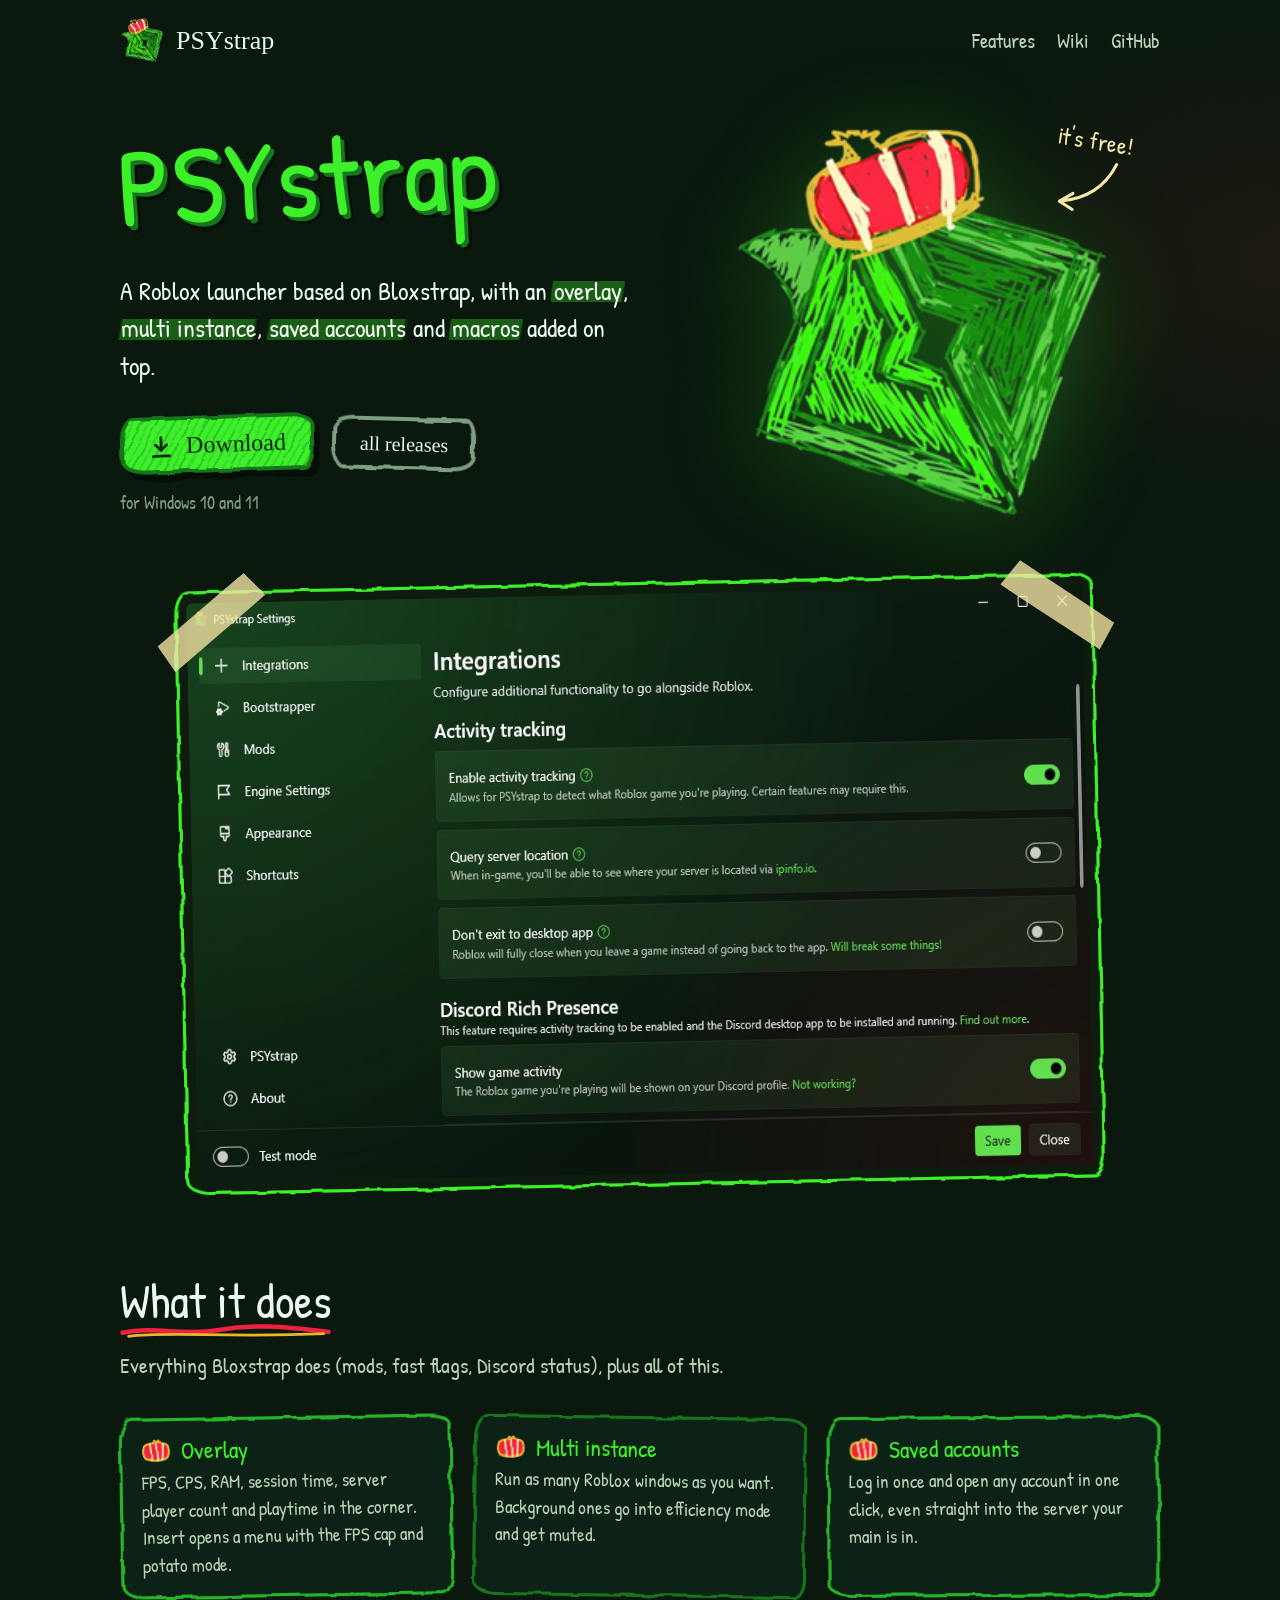
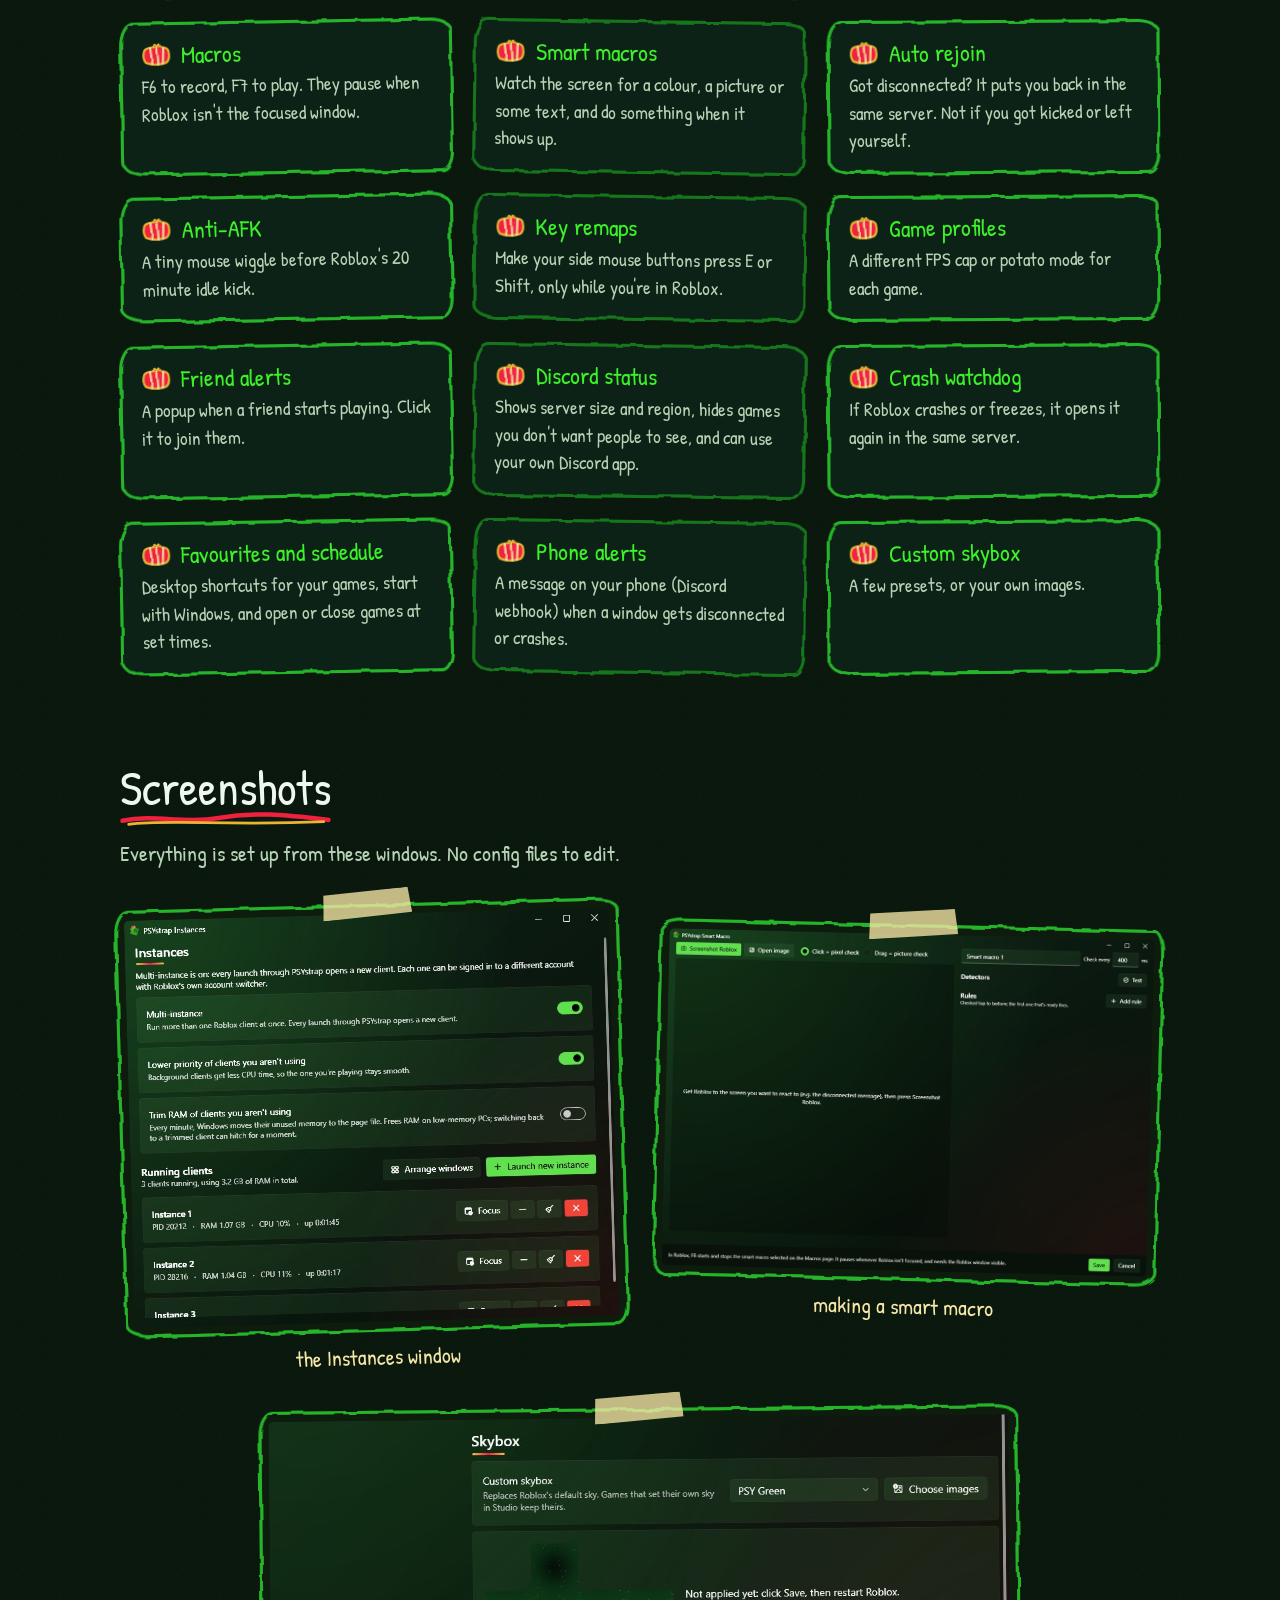
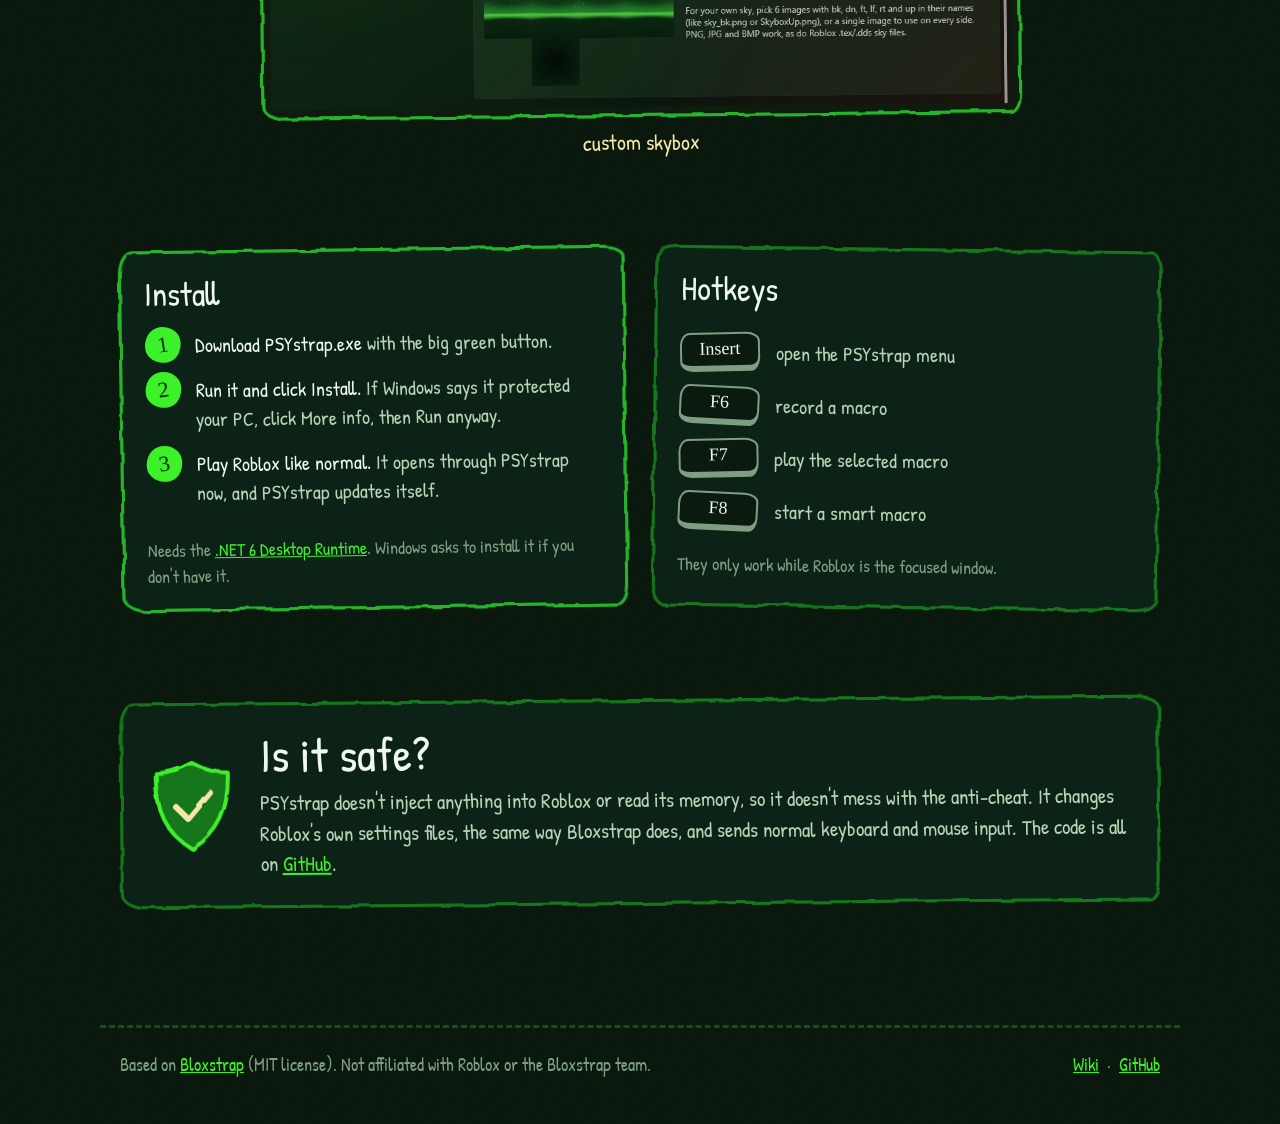
==== commit 972238e6: "AFK & launching page, crash watchdog, game booster, server browser, settings tools - Favourites (gam" ====
--- a/site/index.html
+++ b/site/index.html
@@ -258,8 +258,8 @@
     <a class="brand" href="#"><img src="assets/logo.png" alt="">PSYstrap</a>
     <nav>
       <a href="#features">Features</a>
-      <a href="https://github.com/AGamingotter/PSYSTRAP/blob/main/docs/wiki/Home.md">Wiki</a>
-      <a href="https://github.com/AGamingotter/PSYSTRAP">GitHub</a>
+      <a href="wiki/">Wiki</a>
+      <a href="https://github.com/PSYGATOR/PSYSTRAP">GitHub</a>
     </nav>
   </header>
 
@@ -268,11 +268,11 @@
       <h1>PSYstrap</h1>
       <p class="tag">A Roblox launcher based on Bloxstrap, with an <span class="hl">overlay</span>, <span class="hl">multi instance</span>, <span class="hl">saved accounts</span> and <span class="hl">macros</span> added on top.</p>
       <div class="buttons">
-        <a class="btn btn-main sketch" id="download" href="https://github.com/AGamingotter/PSYSTRAP/releases/latest/download/PSYstrap.exe">
+        <a class="btn btn-main sketch" id="download" href="https://github.com/PSYGATOR/PSYSTRAP/releases/latest/download/PSYstrap.exe">
           <svg viewBox="0 0 24 24" fill="none" stroke="currentColor" stroke-width="2.6" stroke-linecap="round" stroke-linejoin="round"><path d="M12 3.5c.2 4 0 7.5-.1 11.5"/><path d="M6.8 10.2c1.8 1.6 3.4 3.3 5.1 5 1.7-1.8 3.3-3.4 5.3-5.1"/><path d="M4.5 20.6c4.9-.3 10-.2 15-.1"/></svg>
           Download
         </a>
-        <a class="btn btn-ghost sketch alt" href="https://github.com/AGamingotter/PSYSTRAP/releases">all releases</a>
+        <a class="btn btn-ghost sketch alt" href="https://github.com/PSYGATOR/PSYSTRAP/releases">all releases</a>
       </div>
       <div class="release" id="release">for Windows 10 and 11</div>
     </div>
@@ -306,6 +306,9 @@
       <div class="card sketch"><h3><svg class="crown"><use href="#crown-doodle"/></svg>Game profiles</h3><p>A different FPS cap or potato mode for each game.</p></div>
       <div class="card sketch"><h3><svg class="crown"><use href="#crown-doodle"/></svg>Friend alerts</h3><p>A popup when a friend starts playing. Click it to join them.</p></div>
       <div class="card sketch"><h3><svg class="crown"><use href="#crown-doodle"/></svg>Discord status</h3><p>Shows server size and region, hides games you don't want people to see, and can use your own Discord app.</p></div>
+      <div class="card sketch"><h3><svg class="crown"><use href="#crown-doodle"/></svg>Crash watchdog</h3><p>If Roblox crashes or freezes, it opens it again in the same server.</p></div>
+      <div class="card sketch"><h3><svg class="crown"><use href="#crown-doodle"/></svg>Favourites and schedule</h3><p>Desktop shortcuts for your games, start with Windows, and open or close games at set times.</p></div>
+      <div class="card sketch"><h3><svg class="crown"><use href="#crown-doodle"/></svg>Phone alerts</h3><p>A message on your phone (Discord webhook) when a window gets disconnected or crashes.</p></div>
       <div class="card sketch"><h3><svg class="crown"><use href="#crown-doodle"/></svg>Custom skybox</h3><p>A few presets, or your own images.</p></div>
     </div>
   </section>
@@ -354,7 +357,7 @@
       </svg>
       <div>
         <h2 class="h2">Is it safe?</h2>
-        <p>PSYstrap doesn't inject anything into Roblox or read its memory, so it doesn't mess with the anti-cheat. It changes Roblox's own settings files, the same way Bloxstrap does, and sends normal keyboard and mouse input. The code is all on <a href="https://github.com/AGamingotter/PSYSTRAP">GitHub</a>.</p>
+        <p>PSYstrap doesn't inject anything into Roblox or read its memory, so it doesn't mess with the anti-cheat. It changes Roblox's own settings files, the same way Bloxstrap does, and sends normal keyboard and mouse input. The code is all on <a href="https://github.com/PSYGATOR/PSYSTRAP">GitHub</a>.</p>
       </div>
     </div>
   </section>
@@ -363,13 +366,13 @@
 <footer>
   <div class="wrap">
     <span>Based on <a href="https://github.com/bloxstraplabs/bloxstrap">Bloxstrap</a> (MIT license). Not affiliated with Roblox or the Bloxstrap team.</span>
-    <span><a href="https://github.com/AGamingotter/PSYSTRAP/blob/main/docs/wiki/Home.md">Wiki</a> &nbsp;·&nbsp; <a href="https://github.com/AGamingotter/PSYSTRAP">GitHub</a></span>
+    <span><a href="wiki/">Wiki</a> &nbsp;·&nbsp; <a href="https://github.com/PSYGATOR/PSYSTRAP">GitHub</a></span>
   </div>
 </footer>
 
 <script>
   // fills in the version under the download button; the button works without it
-  fetch("https://api.github.com/repos/AGamingotter/PSYSTRAP/releases/latest")
+  fetch("https://api.github.com/repos/PSYGATOR/PSYSTRAP/releases/latest")
     .then(function (r) { return r.ok ? r.json() : null; })
     .then(function (release) {
       if (!release || !release.tag_name) return;
